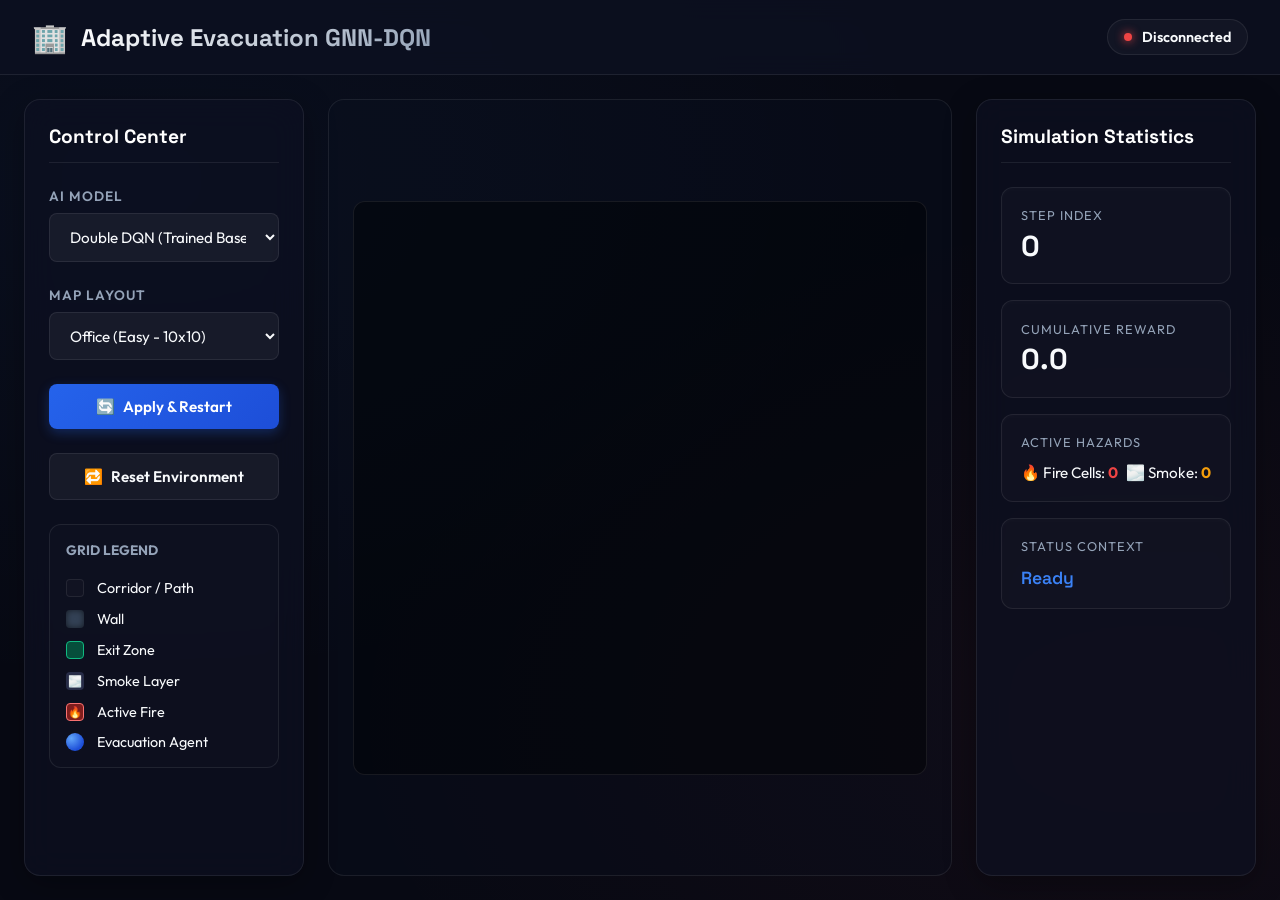
==== Adaptive-Evacuation-GNN-DQN/visualization/index.html @ c5b2e112 "Merge user updates: A* path dense rewards, cell visit penalties, static fire hazard injection, and u" ====
<!DOCTYPE html>
<html lang="en">
<head>
  <meta charset="UTF-8">
  <meta name="viewport" content="width=device-width, initial-scale=1.0">
  <title>Adaptive Evacuation GNN-DQN Simulation Dashboard</title>
  <link rel="preconnect" href="https://fonts.googleapis.com">
  <link rel="preconnect" href="https://fonts.gstatic.com" crossorigin>
  <link href="https://fonts.googleapis.com/css2?family=Outfit:wght@300;400;600;800&family=Space+Grotesk:wght@400;700&display=swap" rel="stylesheet">
  <style>
    :root {
      --primary: #3b82f6;
      --primary-glow: rgba(59, 130, 246, 0.4);
      --success: #10b981;
      --success-glow: rgba(16, 185, 129, 0.3);
      --danger: #ef4444;
      --danger-glow: rgba(239, 68, 68, 0.3);
      --warning: #f59e0b;
      --background: #070913;
      --panel-bg: rgba(13, 17, 33, 0.7);
      --border-color: rgba(255, 255, 255, 0.08);
      --text: #f8fafc;
      --text-muted: #94a3b8;
    }

    * {
      box-sizing: border-box;
      margin: 0;
      padding: 0;
    }

    body {
      font-family: 'Outfit', sans-serif;
      background-color: var(--background);
      color: var(--text);
      overflow-x: hidden;
      background-image: 
        radial-gradient(at 10% 20%, rgba(59, 130, 246, 0.05) 0px, transparent 50%),
        radial-gradient(at 90% 80%, rgba(239, 68, 68, 0.05) 0px, transparent 50%);
      background-attachment: fixed;
      height: 100vh;
      display: flex;
      flex-direction: column;
    }

    header {
      background: rgba(13, 17, 33, 0.8);
      backdrop-filter: blur(12px);
      border-bottom: 1px solid var(--border-color);
      padding: 1.2rem 2rem;
      display: flex;
      justify-content: space-between;
      align-items: center;
      z-index: 10;
    }

    .logo-container {
      display: flex;
      align-items: center;
      gap: 0.8rem;
    }

    .logo-icon {
      font-size: 1.8rem;
      animation: pulse 2s infinite alternate;
    }

    h1 {
      font-family: 'Space Grotesk', sans-serif;
      font-weight: 700;
      font-size: 1.5rem;
      background: linear-gradient(135deg, #fff 0%, var(--text-muted) 100%);
      -webkit-background-clip: text;
      -webkit-text-fill-color: transparent;
    }

    .status-badge {
      display: flex;
      align-items: center;
      gap: 0.6rem;
      background: rgba(255, 255, 255, 0.03);
      padding: 0.5rem 1rem;
      border-radius: 50px;
      border: 1px solid var(--border-color);
      font-size: 0.9rem;
      font-weight: 600;
    }

    .status-dot {
      width: 8px;
      height: 8px;
      border-radius: 50%;
      background-color: var(--danger);
      box-shadow: 0 0 10px var(--danger);
    }

    .status-dot.connected {
      background-color: var(--success);
      box-shadow: 0 0 10px var(--success);
      animation: pulse 1.5s infinite alternate;
    }

    .container {
      flex: 1;
      display: grid;
      grid-template-columns: 280px 1fr 280px;
      padding: 1.5rem;
      gap: 1.5rem;
      height: calc(100vh - 75px);
      max-width: 1600px;
      margin: 0 auto;
      width: 100%;
    }

    /* Sidebar Panel */
    .panel {
      background: var(--panel-bg);
      backdrop-filter: blur(16px);
      border: 1px solid var(--border-color);
      border-radius: 16px;
      padding: 1.5rem;
      display: flex;
      flex-direction: column;
      gap: 1.5rem;
      box-shadow: 0 8px 32px 0 rgba(0, 0, 0, 0.3);
      overflow-y: auto;
    }

    h3 {
      font-family: 'Space Grotesk', sans-serif;
      font-size: 1.2rem;
      font-weight: 700;
      border-bottom: 1px solid var(--border-color);
      padding-bottom: 0.8rem;
      color: #fff;
    }

    .form-group {
      display: flex;
      flex-direction: column;
      gap: 0.5rem;
    }

    label {
      font-size: 0.85rem;
      color: var(--text-muted);
      text-transform: uppercase;
      letter-spacing: 1px;
      font-weight: 600;
    }

    select {
      background: rgba(255, 255, 255, 0.05);
      border: 1px solid var(--border-color);
      color: var(--text);
      padding: 0.8rem 1rem;
      border-radius: 8px;
      font-family: inherit;
      font-size: 0.95rem;
      outline: none;
      cursor: pointer;
      transition: all 0.3s ease;
    }

    select:focus {
      border-color: var(--primary);
      box-shadow: 0 0 8px var(--primary-glow);
    }

    .btn {
      padding: 0.8rem 1rem;
      border-radius: 8px;
      font-family: inherit;
      font-weight: 600;
      font-size: 0.95rem;
      cursor: pointer;
      border: none;
      transition: all 0.3s cubic-bezier(0.4, 0, 0.2, 1);
      display: flex;
      justify-content: center;
      align-items: center;
      gap: 0.5rem;
    }

    .btn-primary {
      background: linear-gradient(135deg, #2563eb 0%, #1d4ed8 100%);
      color: white;
      box-shadow: 0 4px 12px rgba(37, 99, 235, 0.3);
    }

    .btn-primary:hover {
      transform: translateY(-2px);
      box-shadow: 0 6px 20px rgba(37, 99, 235, 0.4);
    }

    .btn-secondary {
      background: rgba(255, 255, 255, 0.05);
      color: var(--text);
      border: 1px solid var(--border-color);
    }

    .btn-secondary:hover {
      background: rgba(255, 255, 255, 0.1);
    }

    /* Simulation Board */
    .board-container {
      display: flex;
      flex-direction: column;
      align-items: center;
      justify-content: center;
      background: rgba(13, 17, 33, 0.3);
      border: 1px solid var(--border-color);
      border-radius: 16px;
      position: relative;
      padding: 1.5rem;
      overflow: hidden;
    }

    .grid-view {
      display: grid;
      gap: 4px;
      background: rgba(0, 0, 0, 0.4);
      padding: 8px;
      border-radius: 12px;
      border: 1px solid var(--border-color);
      max-width: 90vmin;
      max-height: 90vmin;
      aspect-ratio: 1 / 1;
      width: 100%;
      position: relative;
    }

    .cell {
      background: #111322;
      border-radius: 4px;
      transition: all 0.15s ease-out;
      display: flex;
      justify-content: center;
      align-items: center;
      font-size: 1.2rem;
      position: relative;
      overflow: hidden;
    }

    .cell-1 { background: #334155; box-shadow: inset 0 0 6px rgba(0,0,0,0.6); } /* Wall */
    .cell-3 { background: #064e3b; border: 1px solid #10b981; } /* Exit */
    .cell-4 { background: #475569; border: 1px dashed rgba(255,255,255,0.15); box-shadow: inset 0 0 4px rgba(0,0,0,0.5); } /* Obstacle / Blockage */
    .cell-5 { /* Smoke */
      background: #272c47;
      animation: smokePulse 3s infinite alternate ease-in-out;
    } 
    .cell-6 { /* Fire */
      background: #7f1d1d;
      border: 1px solid #f87171;
      animation: firePulse 0.5s infinite alternate ease-in-out;
    }
    .cell-7 { background: rgba(59, 130, 246, 0.15); border: 1px dotted var(--primary); } /* Sensor */

    /* Dynamic Agent rendering */
    .agent {
      width: 80%;
      height: 80%;
      background: radial-gradient(circle at 30% 30%, #60a5fa 0%, #1d4ed8 70%);
      border-radius: 50%;
      box-shadow: 0 0 12px rgba(59, 130, 246, 0.8), inset 0 2px 4px rgba(255,255,255,0.4);
      animation: agentPulse 2s infinite alternate ease-in-out;
      z-index: 5;
    }

    .agent-marl {
      background: radial-gradient(circle at 30% 30%, #f472b6 0%, #be185d 70%);
      box-shadow: 0 0 12px rgba(244, 114, 182, 0.8);
    }

    /* Overlay Banner for Terminal State */
    .overlay-banner {
      position: absolute;
      inset: 0;
      background: rgba(7, 9, 19, 0.9);
      backdrop-filter: blur(8px);
      z-index: 100;
      display: flex;
      flex-direction: column;
      justify-content: center;
      align-items: center;
      gap: 1.5rem;
      opacity: 0;
      pointer-events: none;
      transition: all 0.5s cubic-bezier(0.4, 0, 0.2, 1);
      transform: scale(1.1);
    }

    .overlay-banner.visible {
      opacity: 1;
      pointer-events: auto;
      transform: scale(1.0);
    }

    .banner-title {
      font-family: 'Space Grotesk', sans-serif;
      font-size: 2.5rem;
      font-weight: 800;
      text-transform: uppercase;
      letter-spacing: 3px;
    }

    .banner-success {
      color: var(--success);
      text-shadow: 0 0 20px var(--success-glow);
    }

    .banner-failure {
      color: var(--danger);
      text-shadow: 0 0 20px var(--danger-glow);
    }

    .banner-subtitle {
      font-size: 1.2rem;
      color: var(--text-muted);
    }

    /* Stats Panel */
    .stats-container {
      display: flex;
      flex-direction: column;
      gap: 1rem;
    }

    .stat-card {
      background: rgba(255, 255, 255, 0.02);
      border: 1px solid var(--border-color);
      border-radius: 12px;
      padding: 1.2rem;
      display: flex;
      flex-direction: column;
      gap: 0.3rem;
      box-shadow: inset 0 2px 4px rgba(255, 255, 255, 0.02);
    }

    .stat-label {
      font-size: 0.8rem;
      color: var(--text-muted);
      text-transform: uppercase;
      letter-spacing: 1px;
    }

    .stat-value {
      font-size: 1.8rem;
      font-weight: 800;
      font-family: 'Space Grotesk', sans-serif;
    }

    /* Legend */
    .legend-card {
      display: flex;
      flex-direction: column;
      gap: 0.8rem;
      background: rgba(255, 255, 255, 0.01);
      border: 1px solid var(--border-color);
      border-radius: 12px;
      padding: 1rem;
    }

    .legend-item {
      display: flex;
      align-items: center;
      gap: 0.8rem;
      font-size: 0.9rem;
    }

    .legend-color {
      width: 18px;
      height: 18px;
      border-radius: 4px;
      display: flex;
      justify-content: center;
      align-items: center;
      font-size: 0.7rem;
    }

    /* Animations */
    @keyframes pulse {
      0% { opacity: 0.6; }
      100% { opacity: 1; }
    }

    @keyframes smokePulse {
      0% { background-color: #272c47; opacity: 0.8; }
      100% { background-color: #1e223b; opacity: 0.95; }
    }

    @keyframes firePulse {
      0% { background-color: #ef4444; box-shadow: 0 0 4px #ef4444; }
      100% { background-color: #b91c1c; box-shadow: 0 0 10px #f87171; }
    }

    @keyframes agentPulse {
      0% { transform: scale(0.9); }
      100% { transform: scale(1.05); }
    }

    @media (max-width: 1024px) {
      .container {
        grid-template-columns: 1fr;
        height: auto;
        overflow-y: auto;
      }
      .board-container {
        min-height: 500px;
      }
    }
  </style>
</head>
<body>

  <header>
    <div class="logo-container">
      <span class="logo-icon">🏢</span>
      <h1>Adaptive Evacuation GNN-DQN</h1>
    </div>
    <div class="status-badge">
      <div id="statusDot" class="status-dot"></div>
      <span id="statusText">Connecting...</span>
    </div>
  </header>

  <div class="container">
    <!-- Left Sidebar: Controls -->
    <aside class="panel">
      <h3>Control Center</h3>
      
      <div class="form-group">
        <label for="modelSelect">AI Model</label>
        <select id="modelSelect">
          <option value="dqn" selected>Double DQN (Trained Baseline)</option>
          <option value="gnn">GNN-DQN Model</option>
          <option value="hybrid">Hybrid GNN-A* Model</option>
          <option value="marl">MARL (3 Agents)</option>
        </select>
      </div>

      <div class="form-group">
        <label for="mapSelect">Map Layout</label>
        <select id="mapSelect">
          <option value="office" selected>Office (Easy - 10x10)</option>
          <option value="apartment">Apartment (Med-Easy - 10x10)</option>
          <option value="school">School (Medium - 14x14)</option>
          <option value="hospital">Hospital (Hard - 18x18)</option>
          <option value="mall">Mall (Very Hard - 22x22)</option>
        </select>
      </div>

      <button id="applyBtn" class="btn btn-primary">
        <span>🔄</span> Apply & Restart
      </button>

      <button id="resetBtn" class="btn btn-secondary">
        <span>🔁</span> Reset Environment
      </button>

      <div class="legend-card">
        <h4 style="font-size: 0.85rem; text-transform: uppercase; color: var(--text-muted); margin-bottom: 0.5rem;">Grid Legend</h4>
        <div class="legend-item">
          <div class="legend-color" style="background: #111322; border: 1px solid var(--border-color);"></div>
          <span>Corridor / Path</span>
        </div>
        <div class="legend-item">
          <div class="legend-color cell-1"></div>
          <span>Wall</span>
        </div>
        <div class="legend-item">
          <div class="legend-color cell-3"></div>
          <span>Exit Zone</span>
        </div>
        <div class="legend-item">
          <div class="legend-color cell-5">🌫️</div>
          <span>Smoke Layer</span>
        </div>
        <div class="legend-item">
          <div class="legend-color cell-6">🔥</div>
          <span>Active Fire</span>
        </div>
        <div class="legend-item">
          <div class="legend-color" style="background: radial-gradient(circle at 30% 30%, #60a5fa 0%, #1d4ed8 70%); border-radius: 50%;"></div>
          <span>Evacuation Agent</span>
        </div>
      </div>
    </aside>

    <!-- Center: Main Simulation view -->
    <main class="board-container">
      <div id="gridView" class="grid-view">
        <!-- Rendered via JS -->
      </div>

      <!-- Overlay for terminal states -->
      <div id="overlay" class="overlay-banner">
        <div id="bannerTitle" class="banner-title">SUCCESS</div>
        <div id="bannerSub" class="banner-subtitle">Agent successfully evacuated the building!</div>
        <button id="bannerResetBtn" class="btn btn-primary" style="margin-top: 1rem;">
          Run Another Episode
        </button>
      </div>
    </main>

    <!-- Right Sidebar: Statistics -->
    <aside class="panel">
      <h3>Simulation Statistics</h3>
      
      <div class="stats-container">
        <div class="stat-card">
          <span class="stat-label">Step Index</span>
          <span id="stepVal" class="stat-value">0</span>
        </div>

        <div class="stat-card">
          <span class="stat-label">Cumulative Reward</span>
          <span id="rewardVal" class="stat-value">0.0</span>
        </div>

        <div class="stat-card">
          <span class="stat-label">Active Hazards</span>
          <div style="display: flex; justify-content: space-between; font-size: 0.95rem; margin-top: 0.5rem;">
            <span>🔥 Fire Cells: <strong id="fireCount" style="color: var(--danger);">0</strong></span>
            <span>🌫️ Smoke: <strong id="smokeCount" style="color: var(--warning);">0</strong></span>
          </div>
        </div>

        <div class="stat-card">
          <span class="stat-label">Status Context</span>
          <span id="statusContext" class="stat-value" style="font-size: 1.1rem; margin-top: 0.5rem; font-weight: 600; color: var(--primary);">
            Ready
          </span>
        </div>
      </div>
    </aside>
  </div>

  <script>
    const statusDot = document.getElementById('statusDot');
    const statusText = document.getElementById('statusText');
    const gridView = document.getElementById('gridView');
    const overlay = document.getElementById('overlay');
    const bannerTitle = document.getElementById('bannerTitle');
    const bannerSub = document.getElementById('bannerSub');
    const stepVal = document.getElementById('stepVal');
    const rewardVal = document.getElementById('rewardVal');
    const fireCount = document.getElementById('fireCount');
    const smokeCount = document.getElementById('smokeCount');
    const statusContext = document.getElementById('statusContext');
    
    const modelSelect = document.getElementById('modelSelect');
    const mapSelect = document.getElementById('mapSelect');
    const applyBtn = document.getElementById('applyBtn');
    const resetBtn = document.getElementById('resetBtn');
    const bannerResetBtn = document.getElementById('bannerResetBtn');

    let ws = null;
    let reconnectInterval = 2000;
    
    function connect() {
      // Auto-detect host
      const host = window.location.hostname;
      const port = window.location.port || '8000';
      const wsUrl = `ws://${host}:${port}/stream`;
      
      console.log(`Connecting to WebSocket: ${wsUrl}`);
      ws = new WebSocket(wsUrl);

      ws.onopen = () => {
        statusDot.className = 'status-dot connected';
        statusText.innerText = 'Connected (Live)';
        console.log('Connected to server.');
      };

      ws.onclose = () => {
        statusDot.className = 'status-dot';
        statusText.innerText = 'Disconnected';
        console.log('Disconnected. Retrying...');
        setTimeout(connect, reconnectInterval);
      };

      ws.onmessage = (event) => {
        const data = JSON.parse(event.data);
        renderSimulation(data);
      };
    }

    async function sendConfig() {
      const model = modelSelect.value;
      const mapName = mapSelect.value;
      const host = window.location.hostname;
      const port = window.location.port || '8000';
      
      try {
        const res = await fetch(`http://${host}:${port}/configure`, {
          method: 'POST',
          headers: { 'Content-Type': 'application/json' },
          body: JSON.stringify({ model, map_name: mapName, agent_start: null })
        });
        const data = await res.json();
        if (data.status === 'ok') {
          console.log('Config applied successfully');
          hideOverlay();
        }
      } catch (e) {
        console.error('Failed to configure server', e);
      }
    }

    async function placeAgentAt(row, col) {
      const model = modelSelect.value;
      const mapName = mapSelect.value;
      const host = window.location.hostname;
      const port = window.location.port || '8000';
      
      console.log(`Placing agent at [${row}, ${col}]`);
      try {
        const res = await fetch(`http://${host}:${port}/configure`, {
          method: 'POST',
          headers: { 'Content-Type': 'application/json' },
          body: JSON.stringify({ 
            model, 
            map_name: mapName, 
            agent_start: [row, col] 
          })
        });
        const data = await res.json();
        if (data.status === 'ok') {
          console.log(`Agent placed at [${row}, ${col}] successfully`);
          hideOverlay();
        }
      } catch (e) {
        console.error('Failed to place agent', e);
      }
    }

    function renderSimulation(data) {
      const { rows, cols, grid, agents, step, total_reward, reason } = data;
      
      // Update stats
      stepVal.innerText = step;
      rewardVal.innerText = total_reward.toFixed(1);
      rewardVal.style.color = total_reward < 0 ? 'var(--danger)' : 'var(--success)';
      
      // Compute counts
      let fireCells = 0;
      let smokeCells = 0;
      grid.forEach(row => {
        row.forEach(cell => {
          if (cell === 6) fireCells++;
          if (cell === 5) smokeCells++;
        });
      });
      fireCount.innerText = fireCells;
      smokeCount.innerText = smokeCells;

      // Update grid view grid-template
      gridView.style.gridTemplateRows = `repeat(${rows}, 1fr)`;
      gridView.style.gridTemplateColumns = `repeat(${cols}, 1fr)`;
      
      // Clear grid
      gridView.innerHTML = '';
      
      // Render cells
      for (let r = 0; r < rows; r++) {
        for (let c = 0; c < cols; c++) {
          const cellType = grid[r][c];
          const cellDiv = document.createElement('div');
          cellDiv.className = `cell cell-${cellType}`;
          cellDiv.dataset.row = r;
          cellDiv.dataset.col = c;
          
          // Emojis for hazards
          if (cellType === 6) {
            cellDiv.innerHTML = '🔥';
          } else if (cellType === 5) {
            cellDiv.innerHTML = '🌫️';
          }
          
          // Add click listener for dynamic placing
          if (cellType !== 1 && cellType !== 3 && cellType !== 6 && cellType !== 4) {
            cellDiv.style.cursor = 'pointer';
            cellDiv.title = 'Click to place agent here';
            cellDiv.addEventListener('click', () => {
              placeAgentAt(r, c);
            });
            // hover state effect
            cellDiv.addEventListener('mouseenter', () => {
              cellDiv.style.border = '1px solid var(--primary)';
              cellDiv.style.boxShadow = '0 0 8px var(--primary-glow)';
            });
            cellDiv.addEventListener('mouseleave', () => {
              cellDiv.style.border = '';
              cellDiv.style.boxShadow = '';
            });
          }
          
          gridView.appendChild(cellDiv);
        }
      }
      
      // Render active agents on top of cells
      agents.forEach(agent => {
        if (!agent.active && agent.position[0] === -1) return; // Dead/inactive out of grid
        const index = agent.position[0] * cols + agent.position[1];
        const cell = gridView.children[index];
        if (cell) {
          cell.innerHTML = ''; // Clear emoji
          const agentDiv = document.createElement('div');
          agentDiv.className = agent.id > 0 ? 'agent agent-marl' : 'agent';
          agentDiv.innerHTML = agent.id > 0 ? '🤖' : '🏃';
          agentDiv.style.display = 'flex';
          agentDiv.style.justifyContent = 'center';
          agentDiv.style.alignItems = 'center';
          agentDiv.style.fontSize = '1.3rem';
          cell.appendChild(agentDiv);
        }
      });

      // Handle Terminal State context/banners
      if (reason === 'reached_exit') {
        statusContext.innerText = 'SUCCESS';
        statusContext.style.color = 'var(--success)';
        showOverlay('Success', 'The agent successfully evacuated the building!');
      } else if (reason === 'hit_fire' || reason === 'fire_caught_agent') {
        statusContext.innerText = 'CAUGHT BY FIRE';
        statusContext.style.color = 'var(--danger)';
        showOverlay('CATASTROPHY', 'The agent was caught in the spreading fire!');
      } else if (reason === 'max_steps_exceeded') {
        statusContext.innerText = 'TIMEOUT';
        statusContext.style.color = 'var(--warning)';
        showOverlay('TIMEOUT', 'The agent failed to escape within the time limit!');
      } else if (reason === 'reset') {
        statusContext.innerText = 'Ready';
        statusContext.style.color = 'var(--primary)';
        hideOverlay();
      } else {
        statusContext.innerText = 'Evacuating...';
        statusContext.style.color = 'var(--primary)';
        hideOverlay();
      }
    }

    function showOverlay(title, subtitle) {
      bannerTitle.innerText = title;
      bannerTitle.className = `banner-title ${title === 'Success' ? 'banner-success' : 'banner-failure'}`;
      bannerSub.innerText = subtitle;
      overlay.classList.add('visible');
    }

    function hideOverlay() {
      overlay.classList.remove('visible');
    }

    // Event listeners
    applyBtn.addEventListener('click', sendConfig);
    resetBtn.addEventListener('click', sendConfig);
    bannerResetBtn.addEventListener('click', sendConfig);

    // Initial connection
    connect();
  </script>
</body>
</html>
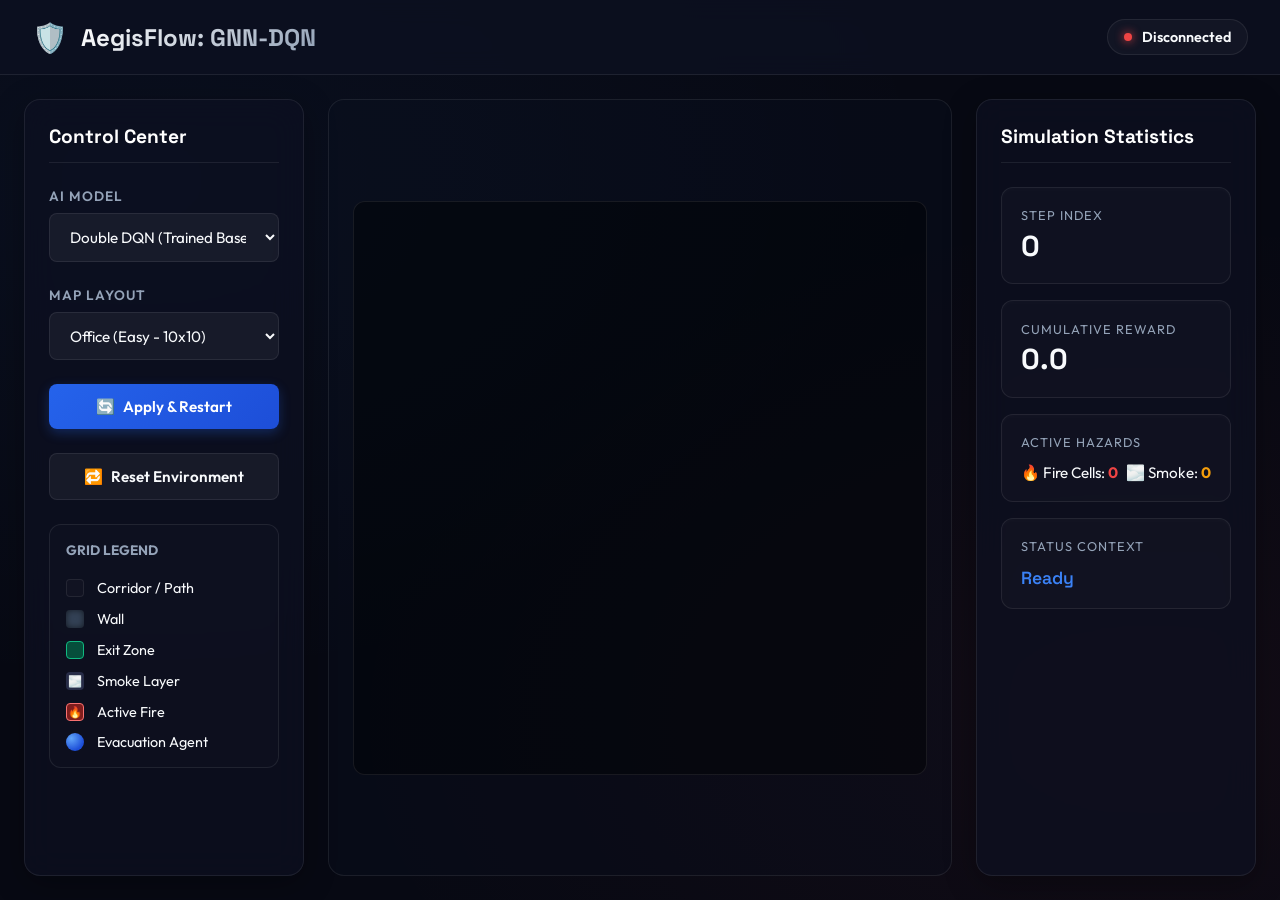
==== commit bcdc9613: "style(ui): fix select dropdown option visibility and brand dashboard as AegisFlow" ====
--- a/Adaptive-Evacuation-GNN-DQN/visualization/index.html
+++ b/Adaptive-Evacuation-GNN-DQN/visualization/index.html
@@ -3,7 +3,7 @@
 <head>
   <meta charset="UTF-8">
   <meta name="viewport" content="width=device-width, initial-scale=1.0">
-  <title>Adaptive Evacuation GNN-DQN Simulation Dashboard</title>
+  <title>AegisFlow: Adaptive Evacuation GNN-DQN Simulation Dashboard</title>
   <link rel="preconnect" href="https://fonts.googleapis.com">
   <link rel="preconnect" href="https://fonts.gstatic.com" crossorigin>
   <link href="https://fonts.googleapis.com/css2?family=Outfit:wght@300;400;600;800&family=Space+Grotesk:wght@400;700&display=swap" rel="stylesheet">
@@ -162,6 +162,11 @@
       transition: all 0.3s ease;
     }
 
+    select option {
+      background-color: #0d1121;
+      color: #f8fafc;
+    }
+
     select:focus {
       border-color: var(--primary);
       box-shadow: 0 0 8px var(--primary-glow);
@@ -416,8 +421,8 @@
 
   <header>
     <div class="logo-container">
-      <span class="logo-icon">🏢</span>
-      <h1>Adaptive Evacuation GNN-DQN</h1>
+      <span class="logo-icon">🛡️</span>
+      <h1>AegisFlow: GNN-DQN</h1>
     </div>
     <div class="status-badge">
       <div id="statusDot" class="status-dot"></div>
